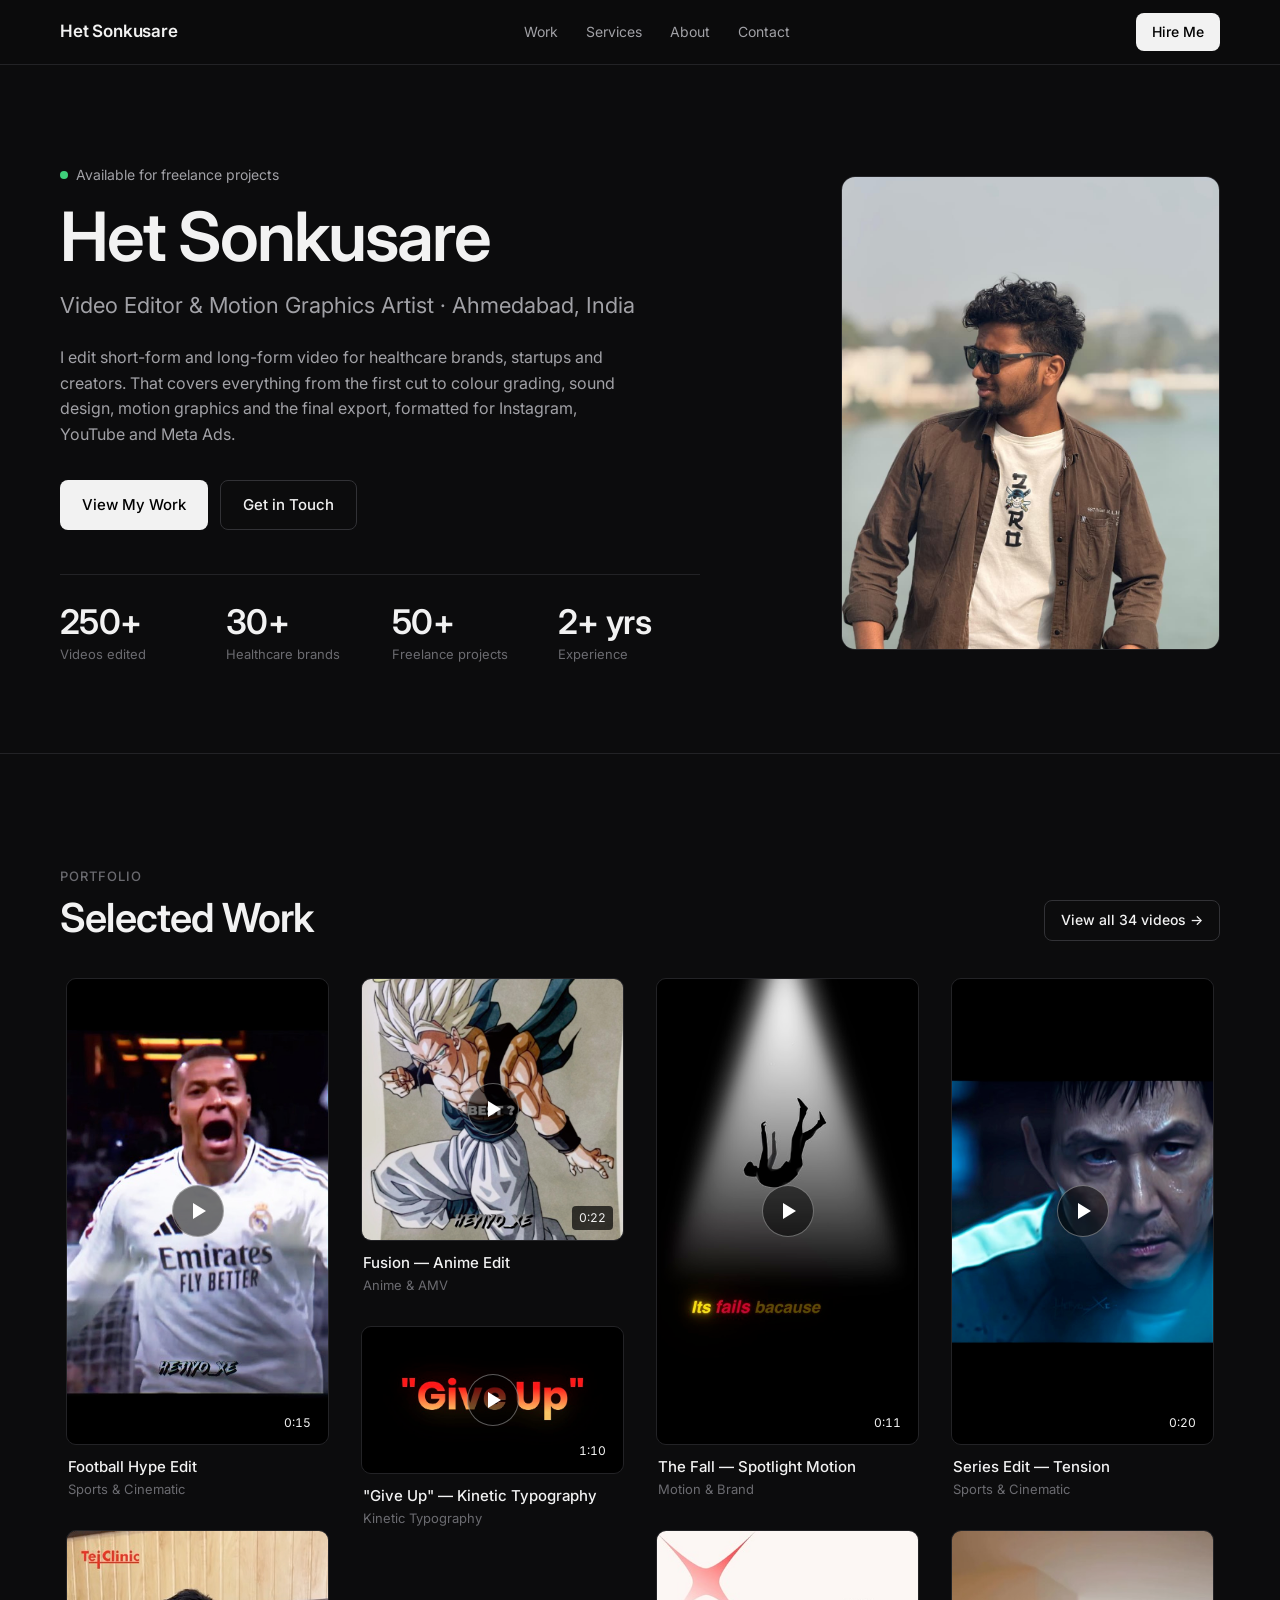
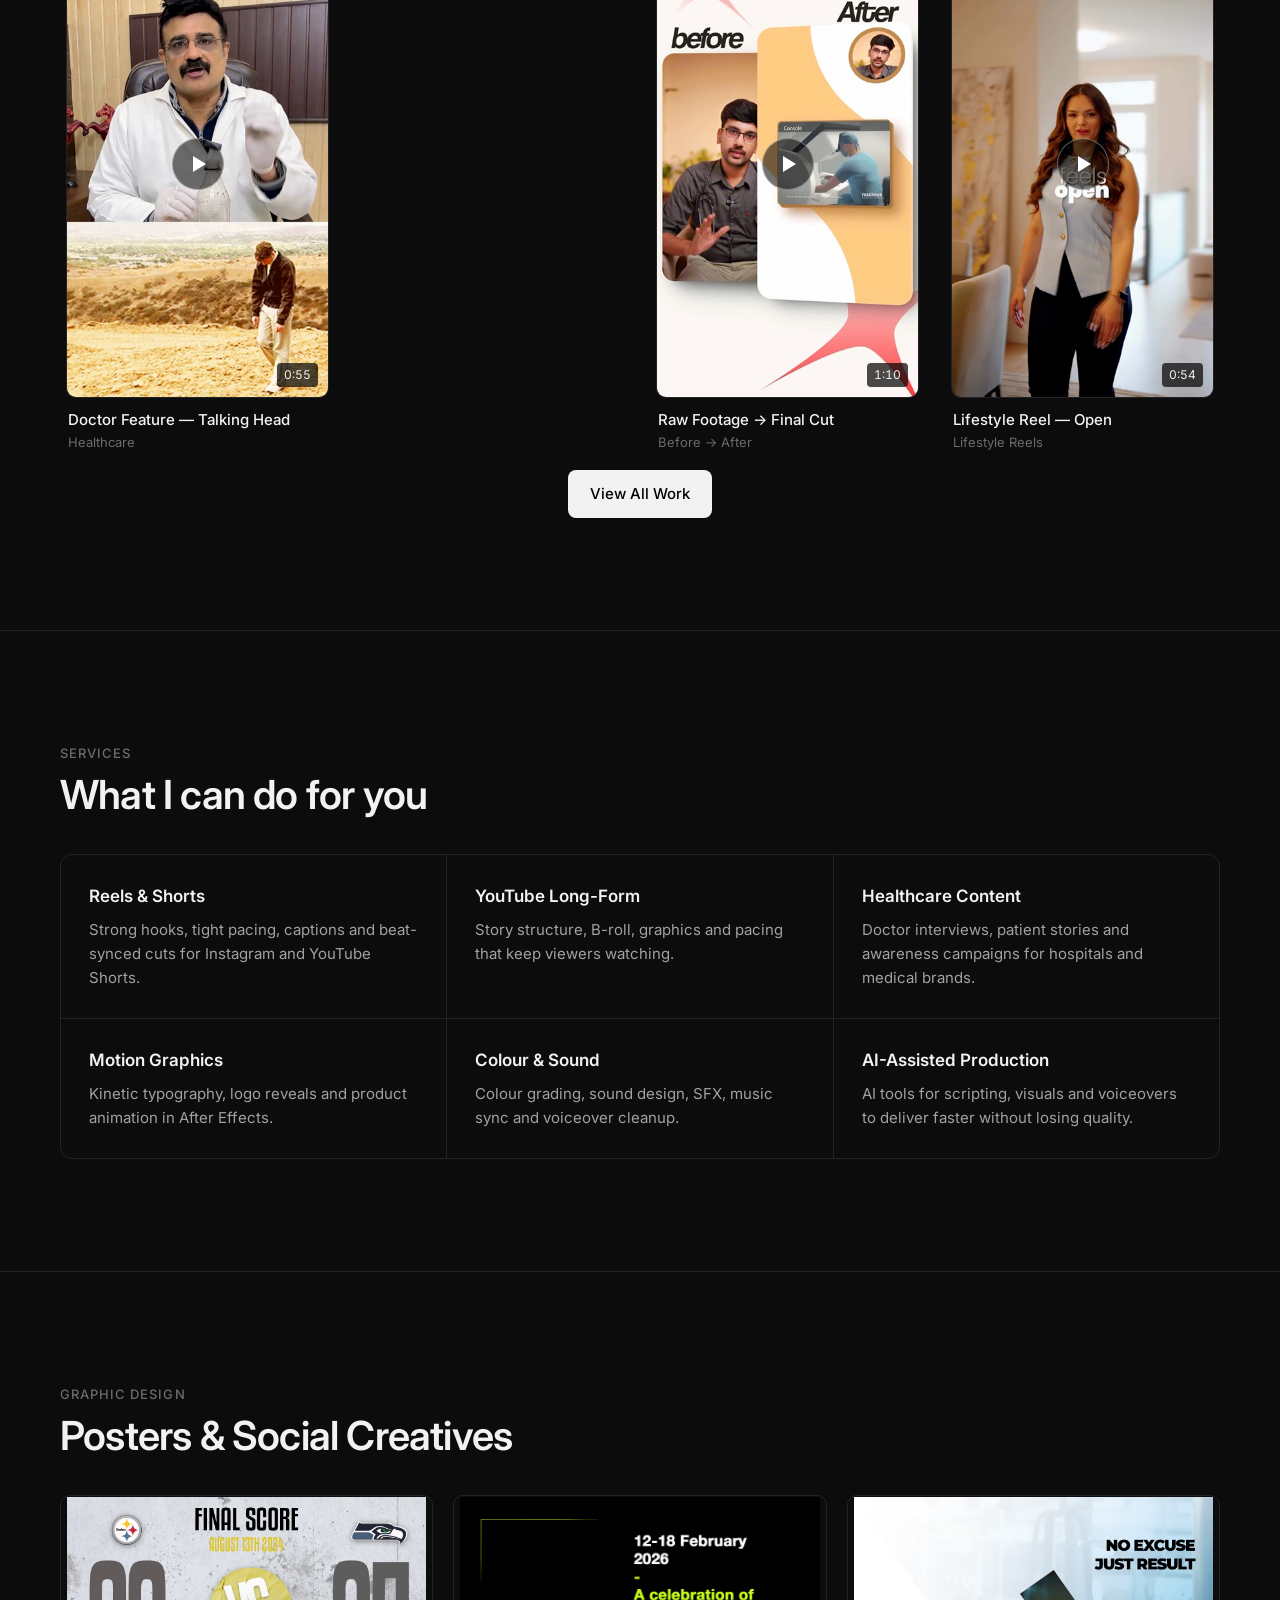
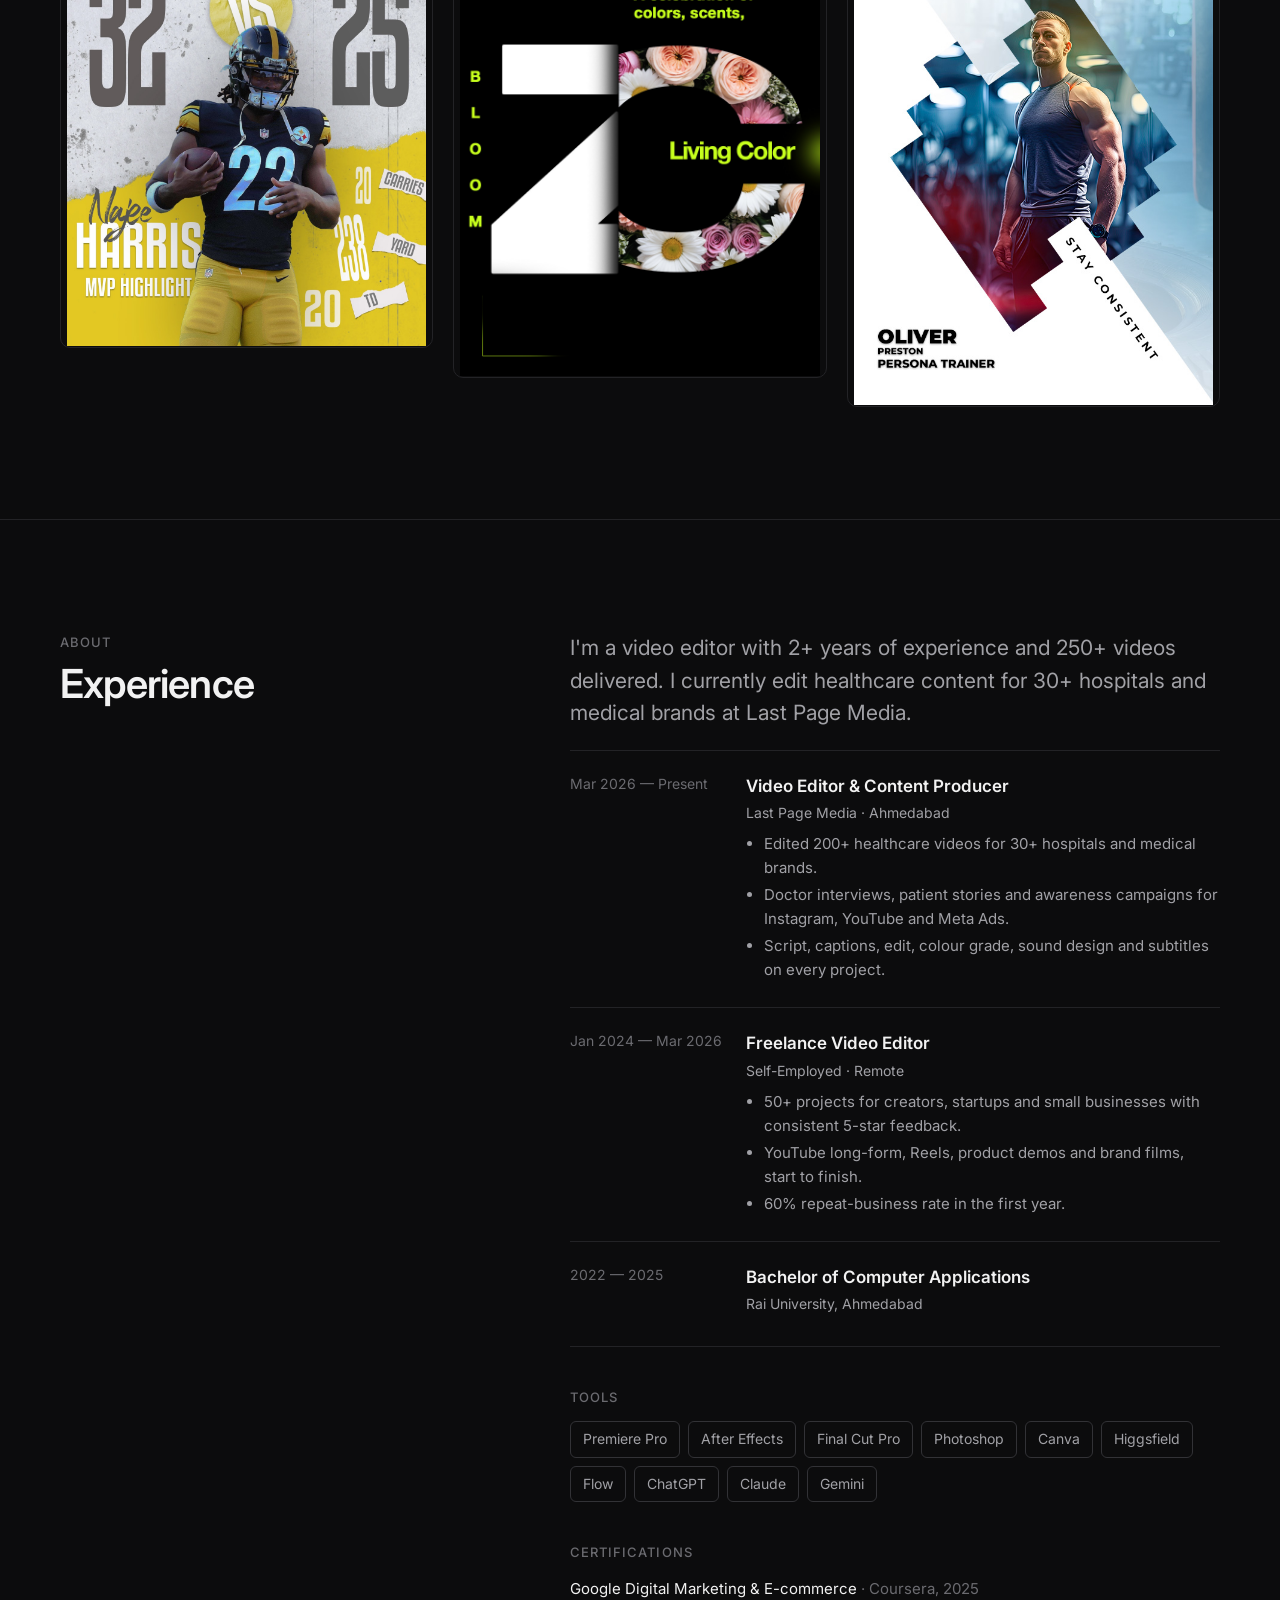
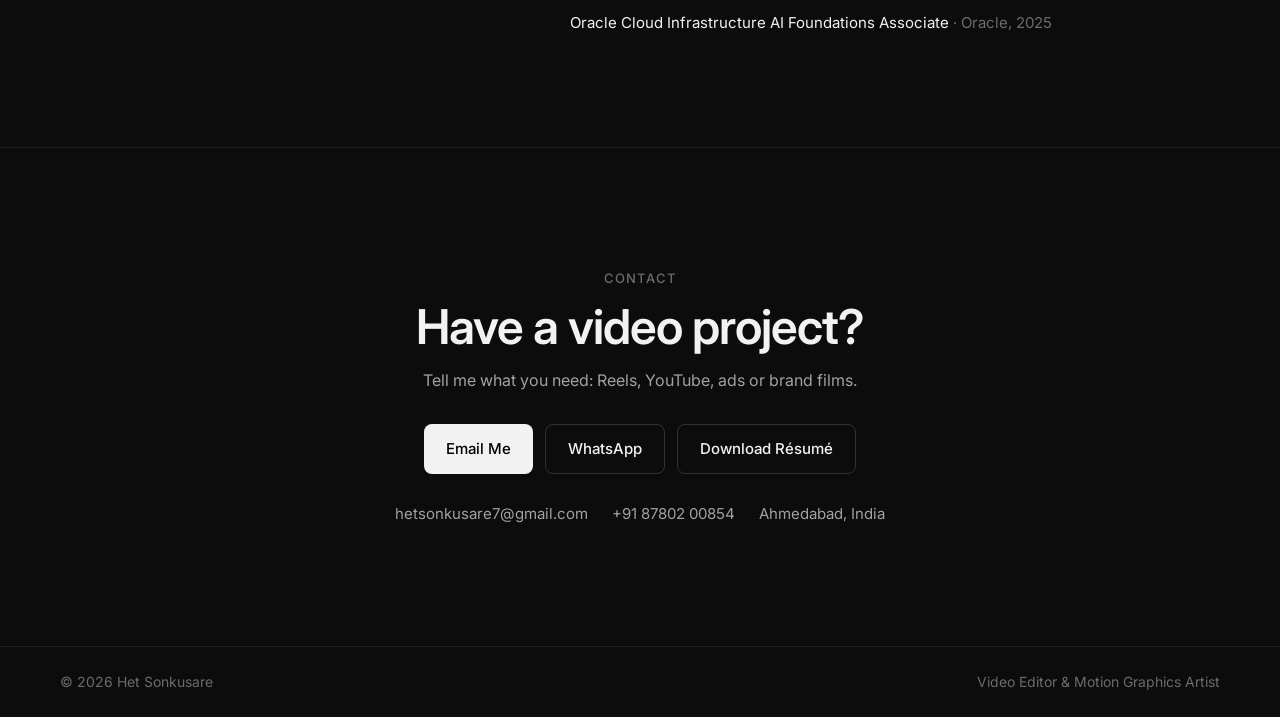
==== index.html @ 6c6c3290 "Initial commit: minimal portfolio site Co-Authored-By: Claude Opus 5.5 <noreply@anthropic.com>" ====
<!doctype html>
<html lang="en">
<head>
  <meta charset="utf-8">
  <meta name="viewport" content="width=device-width, initial-scale=1">
  <title>Het Sonkusare — Video Editor & Motion Graphics Artist</title>
  <meta name="description" content="Het Sonkusare — Video Editor & Motion Graphics Artist in Ahmedabad. 250+ videos for healthcare brands, startups and creators: Reels, YouTube, motion graphics, colour grading and sound design.">
  <meta property="og:title" content="Het Sonkusare — Video Editor & Motion Graphics Artist">
  <meta property="og:description" content="250+ videos · 30+ healthcare brands · 50+ freelance projects.">
  <meta property="og:image" content="media/photo1.jpeg">
  <meta name="theme-color" content="#0c0c0d">
  <link rel="preconnect" href="https://fonts.googleapis.com">
  <link rel="preconnect" href="https://fonts.gstatic.com" crossorigin>
  <link href="https://fonts.googleapis.com/css2?family=Inter:wght@400;500;600&display=swap" rel="stylesheet">
  <link rel="stylesheet" href="assets/style.css">
</head>
<body>

  <header class="topbar">
    <div class="wrap">
      <a href="#top" class="brand">Het Sonkusare</a>
      <nav class="nav">
        <a href="#work">Work</a>
        <a href="#services">Services</a>
        <a href="#about">About</a>
        <a href="#contact">Contact</a>
      </nav>
      <a href="#contact" class="btn btn-primary btn-sm">Hire Me</a>
    </div>
  </header>

  <main id="top">
    <!-- Hero -->
    <section class="hero">
      <div class="wrap hero-grid">
        <div>
          <span class="status">Available for freelance projects</span>
          <h1>Het Sonkusare</h1>
          <p class="role">Video Editor &amp; Motion Graphics Artist · Ahmedabad, India</p>
          <p class="intro">I edit short-form and long-form video for healthcare brands, startups and creators. That covers everything from the first cut to colour grading, sound design, motion graphics and the final export, formatted for Instagram, YouTube and Meta Ads.</p>
          <div class="hero-ctas">
            <a href="work.html" class="btn btn-primary">View My Work</a>
            <a href="#contact" class="btn btn-ghost">Get in Touch</a>
          </div>
          <div class="stats">
            <div><div class="stat-n">250+</div><div class="stat-l">Videos edited</div></div>
            <div><div class="stat-n">30+</div><div class="stat-l">Healthcare brands</div></div>
            <div><div class="stat-n">50+</div><div class="stat-l">Freelance projects</div></div>
            <div><div class="stat-n">2+ yrs</div><div class="stat-l">Experience</div></div>
          </div>
        </div>
        <div class="hero-photo"><img src="media/photo1.jpeg" alt="Het Sonkusare"></div>
      </div>
    </section>

    <!-- Work -->
    <section class="sec" id="work">
      <div class="wrap">
        <div class="sec-head">
          <div>
            <div class="label">Portfolio</div>
            <h2 class="sec-title">Selected Work</h2>
          </div>
          <a href="work.html" class="btn btn-ghost btn-sm">View all 34 videos →</a>
        </div>
        <div class="grid" data-grid="featured"></div>
        <div class="center"><a href="work.html" class="btn btn-primary">View All Work</a></div>
      </div>
    </section>

    <!-- Services -->
    <section class="sec" id="services">
      <div class="wrap">
        <div class="sec-head">
          <div>
            <div class="label">Services</div>
            <h2 class="sec-title">What I can do for you</h2>
          </div>
        </div>
        <div class="services">
          <div class="svc"><h3>Reels &amp; Shorts</h3><p>Strong hooks, tight pacing, captions and beat-synced cuts for Instagram and YouTube Shorts.</p></div>
          <div class="svc"><h3>YouTube Long-Form</h3><p>Story structure, B-roll, graphics and pacing that keep viewers watching.</p></div>
          <div class="svc"><h3>Healthcare Content</h3><p>Doctor interviews, patient stories and awareness campaigns for hospitals and medical brands.</p></div>
          <div class="svc"><h3>Motion Graphics</h3><p>Kinetic typography, logo reveals and product animation in After Effects.</p></div>
          <div class="svc"><h3>Colour &amp; Sound</h3><p>Colour grading, sound design, SFX, music sync and voiceover cleanup.</p></div>
          <div class="svc"><h3>AI-Assisted Production</h3><p>AI tools for scripting, visuals and voiceovers to deliver faster without losing quality.</p></div>
        </div>
      </div>
    </section>

    <!-- Design -->
    <section class="sec" id="design">
      <div class="wrap">
        <div class="sec-head">
          <div>
            <div class="label">Graphic Design</div>
            <h2 class="sec-title">Posters &amp; Social Creatives</h2>
          </div>
        </div>
        <div class="posters">
          <button class="poster"><img loading="lazy" src="media/photo2.jpeg" alt="Sports final-score poster"></button>
          <button class="poster"><img loading="lazy" src="media/photo3.jpg" alt="Bloom — Living Color event poster"></button>
          <button class="poster"><img loading="lazy" src="media/photo4.jpg" alt="Personal trainer promo poster"></button>
        </div>
      </div>
    </section>

    <!-- About -->
    <section class="sec" id="about">
      <div class="wrap about">
        <div>
          <div class="label">About</div>
          <h2 class="sec-title">Experience</h2>
        </div>
        <div>
          <p class="about-lede">I'm a video editor with 2+ years of experience and 250+ videos delivered. I currently edit healthcare content for 30+ hospitals and medical brands at Last Page Media.</p>
          <div class="exp">
            <div class="exp-item">
              <div class="when">Mar 2026 — Present</div>
              <div>
                <h4>Video Editor &amp; Content Producer</h4>
                <div class="org">Last Page Media · Ahmedabad</div>
                <ul>
                  <li>Edited 200+ healthcare videos for 30+ hospitals and medical brands.</li>
                  <li>Doctor interviews, patient stories and awareness campaigns for Instagram, YouTube and Meta Ads.</li>
                  <li>Script, captions, edit, colour grade, sound design and subtitles on every project.</li>
                </ul>
              </div>
            </div>
            <div class="exp-item">
              <div class="when">Jan 2024 — Mar 2026</div>
              <div>
                <h4>Freelance Video Editor</h4>
                <div class="org">Self-Employed · Remote</div>
                <ul>
                  <li>50+ projects for creators, startups and small businesses with consistent 5-star feedback.</li>
                  <li>YouTube long-form, Reels, product demos and brand films, start to finish.</li>
                  <li>60% repeat-business rate in the first year.</li>
                </ul>
              </div>
            </div>
            <div class="exp-item">
              <div class="when">2022 — 2025</div>
              <div>
                <h4>Bachelor of Computer Applications</h4>
                <div class="org">Rai University, Ahmedabad</div>
              </div>
            </div>
          </div>

          <div class="label sub-head">Tools</div>
          <div class="tools">
            <span class="tool">Premiere Pro</span><span class="tool">After Effects</span><span class="tool">Final Cut Pro</span>
            <span class="tool">Photoshop</span><span class="tool">Canva</span><span class="tool">Higgsfield</span><span class="tool">Flow</span>
            <span class="tool">ChatGPT</span><span class="tool">Claude</span><span class="tool">Gemini</span>
          </div>

          <div class="label sub-head">Certifications</div>
          <div class="certs">
            <div class="cert">Google Digital Marketing &amp; E-commerce <span>· Coursera, 2025</span></div>
            <div class="cert">Oracle Cloud Infrastructure AI Foundations Associate <span>· Oracle, 2025</span></div>
          </div>
        </div>
      </div>
    </section>

    <!-- Contact -->
    <section class="contact" id="contact">
      <div class="wrap">
        <div class="label">Contact</div>
        <h2>Have a video project?</h2>
        <p>Tell me what you need: Reels, YouTube, ads or brand films.</p>
        <div class="contact-links">
          <a class="btn btn-primary" href="mailto:hetsonkusare7@gmail.com">Email Me</a>
          <a class="btn btn-ghost" href="https://wa.me/918780200854" target="_blank" rel="noopener">WhatsApp</a>
          <a class="btn btn-ghost" href="Resume.pdf" target="_blank" rel="noopener">Download Résumé</a>
        </div>
        <div class="contact-details">
          <a href="mailto:hetsonkusare7@gmail.com">hetsonkusare7@gmail.com</a>
          <a href="tel:+918780200854">+91 87802 00854</a>
          <span>Ahmedabad, India</span>
        </div>
      </div>
    </section>
  </main>

  <footer>
    <div class="wrap"><span>© 2026 Het Sonkusare</span><span>Video Editor &amp; Motion Graphics Artist</span></div>
  </footer>

  <div class="lb" role="dialog" aria-modal="true" aria-label="Video player">
    <div class="lb-top"><div class="lb-title"></div><button class="lb-close" aria-label="Close">×</button></div>
    <div class="lb-stage">
      <button class="lb-nav lb-prev" aria-label="Previous">←</button>
      <button class="lb-nav lb-next" aria-label="Next">→</button>
    </div>
    <div class="lb-strip"></div>
  </div>

  <script src="assets/data.js"></script>
  <script src="assets/app.js"></script>
</body>
</html>
---- assets/style.css ----
/* =========================================================
   HET SONKUSARE — PORTFOLIO
   Clean, professional, work-first.
   ========================================================= */
:root {
  --bg: #0c0c0d;
  --bg-2: #141416;
  --line: #232326;
  --line-2: #323236;
  --text: #f2f2f2;
  --muted: #a1a1a6;
  --dim: #6b6b70;
  --accent: #e8e8e8;
  --font: "Inter", system-ui, -apple-system, sans-serif;
  --gutter: clamp(16px, 4vw, 40px);
  --radius: 10px;
}

*, *::before, *::after { box-sizing: border-box; }
html { scroll-behavior: smooth; }
body {
  margin: 0; background: var(--bg); color: var(--text);
  font-family: var(--font); font-size: 16px; line-height: 1.6;
  -webkit-font-smoothing: antialiased; overflow-x: hidden;
}
img, video { display: block; max-width: 100%; }
a { color: inherit; text-decoration: none; }
button { font: inherit; color: inherit; background: none; border: 0; cursor: pointer; }
.wrap { width: 100%; max-width: 1240px; margin: 0 auto; padding: 0 var(--gutter); }
.label { font-size: 13px; font-weight: 500; letter-spacing: .08em; text-transform: uppercase; color: var(--dim); }

/* ---------- Header ---------- */
.topbar {
  position: sticky; top: 0; z-index: 50;
  background: rgba(12,12,13,.9); backdrop-filter: blur(10px);
  border-bottom: 1px solid var(--line);
}
.topbar .wrap { display: flex; align-items: center; justify-content: space-between; height: 64px; gap: 16px; }
.brand { font-weight: 600; font-size: 17px; letter-spacing: -.01em; }
.nav { display: flex; gap: 28px; }
.nav a { font-size: 14px; color: var(--muted); transition: color .2s; }
.nav a:hover, .nav a.active { color: var(--text); }

.btn {
  display: inline-flex; align-items: center; justify-content: center; gap: 8px;
  padding: 12px 22px; border-radius: 8px; font-weight: 500; font-size: 15px;
  transition: background .2s, border-color .2s, color .2s; white-space: nowrap;
}
.btn-primary { background: var(--text); color: #000; }
.btn-primary:hover { background: #fff; }
.btn-ghost { border: 1px solid var(--line-2); color: var(--text); }
.btn-ghost:hover { border-color: var(--muted); }
.btn-sm { padding: 8px 16px; font-size: 14px; }

/* ---------- Hero ---------- */
.hero { padding: clamp(56px, 8vw, 96px) 0 clamp(56px, 7vw, 88px); border-bottom: 1px solid var(--line); }
.hero-grid { display: grid; grid-template-columns: 1.3fr .7fr; gap: clamp(32px, 6vw, 80px); align-items: center; }
.hero h1 { font-size: clamp(40px, 6vw, 68px); line-height: 1.05; letter-spacing: -.03em; font-weight: 600; margin: 14px 0 16px; }
.hero .role { font-size: clamp(18px, 2vw, 22px); color: var(--muted); margin: 0 0 22px; font-weight: 400; }
.hero .intro { color: var(--muted); max-width: 560px; margin: 0 0 32px; }
.hero-ctas { display: flex; flex-wrap: wrap; gap: 12px; margin-bottom: 44px; }
.stats { display: grid; grid-template-columns: repeat(4, 1fr); gap: 24px; padding-top: 28px; border-top: 1px solid var(--line); max-width: 640px; }
.stat-n { font-size: clamp(26px, 3vw, 34px); font-weight: 600; letter-spacing: -.02em; line-height: 1.1; }
.stat-l { color: var(--dim); font-size: 13px; margin-top: 4px; }
.status { display: inline-flex; align-items: center; gap: 8px; font-size: 14px; color: var(--muted); }
.status::before { content: ""; width: 8px; height: 8px; border-radius: 50%; background: #3ecf7a; }
.hero-photo { border-radius: 14px; overflow: hidden; border: 1px solid var(--line); background: var(--bg-2); aspect-ratio: 4 / 5; }
.hero-photo img { width: 100%; height: 100%; object-fit: cover; object-position: center 30%; }

/* ---------- Sections ---------- */
.sec { padding: clamp(64px, 9vw, 112px) 0; border-bottom: 1px solid var(--line); }
.sec-head { display: flex; justify-content: space-between; align-items: flex-end; gap: 24px; margin-bottom: 36px; flex-wrap: wrap; }
.sec-title { font-size: clamp(28px, 3.6vw, 40px); font-weight: 600; letter-spacing: -.02em; line-height: 1.15; margin: 8px 0 0; }
.sec-sub { color: var(--muted); max-width: 460px; margin: 0; }

/* ---------- Filters ---------- */
.filters { display: flex; gap: 8px; overflow-x: auto; padding-bottom: 4px; scrollbar-width: none; }
.filters::-webkit-scrollbar { display: none; }
.chip { flex: 0 0 auto; padding: 8px 14px; border-radius: 999px; border: 1px solid var(--line-2); font-size: 14px; color: var(--muted); transition: all .2s; }
.chip .n { color: var(--dim); margin-left: 6px; font-size: 12px; }
.chip:hover { color: var(--text); }
.chip.on { background: var(--text); color: #000; border-color: var(--text); }
.chip.on .n { color: #666; }

/* ---------- Work grid ---------- */
.grid { columns: 4 240px; column-gap: 20px; }
.card { break-inside: avoid; margin-bottom: 28px; display: block; width: 100%; text-align: left; cursor: pointer; }
.card .media { position: relative; overflow: hidden; border-radius: var(--radius); background: var(--bg-2); border: 1px solid var(--line); }
.card[data-o="v"] .media { aspect-ratio: 9 / 16; }
.card[data-o="h"] .media { aspect-ratio: 16 / 9; }
.card[data-o="s"] .media { aspect-ratio: 1; }
.card[data-o="w"] .media { aspect-ratio: 1662 / 1080; }
.card img, .card video { position: absolute; inset: 0; width: 100%; height: 100%; object-fit: cover; }
.card video { opacity: 0; transition: opacity .3s; }
.card.hovering video { opacity: 1; }
.card .dur { position: absolute; right: 10px; bottom: 10px; z-index: 2; background: rgba(0,0,0,.7); font-size: 12px; padding: 2px 7px; border-radius: 4px; font-variant-numeric: tabular-nums; }
.card .playbtn {
  position: absolute; z-index: 2; left: 50%; top: 50%; width: 52px; height: 52px; border-radius: 50%;
  translate: -50% -50%; background: rgba(0,0,0,.55); border: 1px solid rgba(255,255,255,.35);
  display: grid; place-items: center; transition: opacity .25s;
}
.card .playbtn::after { content: ""; border-left: 13px solid #fff; border-top: 8px solid transparent; border-bottom: 8px solid transparent; margin-left: 3px; }
.card.hovering .playbtn { opacity: 0; }
.card .meta { padding: 12px 2px 0; }
.card .ttl { font-weight: 500; font-size: 15px; line-height: 1.35; }
.card .cat { color: var(--dim); font-size: 13px; margin-top: 2px; }
.card:hover .ttl { text-decoration: underline; text-underline-offset: 3px; text-decoration-color: var(--dim); }
.card:focus-visible { outline: 2px solid var(--text); outline-offset: 4px; border-radius: var(--radius); }
.card.hide { display: none; }
.center { text-align: center; margin-top: 16px; }

/* ---------- Services ---------- */
.services { display: grid; grid-template-columns: repeat(3, 1fr); gap: 1px; background: var(--line); border: 1px solid var(--line); border-radius: 12px; overflow: hidden; }
.svc { background: var(--bg); padding: 28px; }
.svc h3 { font-size: 17px; font-weight: 600; margin: 0 0 8px; }
.svc p { color: var(--muted); margin: 0; font-size: 15px; }

/* ---------- Design posters ---------- */
.posters { display: grid; grid-template-columns: repeat(3, 1fr); gap: 20px; align-items: start; }
.poster { border-radius: var(--radius); overflow: hidden; border: 1px solid var(--line); cursor: zoom-in; display: block; width: 100%; }
.poster img { width: 100%; height: auto; }

/* ---------- About ---------- */
.about { display: grid; grid-template-columns: .8fr 1.2fr; gap: clamp(32px, 6vw, 80px); }
.about-lede { font-size: clamp(18px, 1.8vw, 21px); line-height: 1.55; margin: 0 0 20px; }
.about p { color: var(--muted); }
.exp-item { display: grid; grid-template-columns: 160px 1fr; gap: 16px; padding: 22px 0; border-top: 1px solid var(--line); }
.exp-item:last-child { border-bottom: 1px solid var(--line); }
.exp-item .when { color: var(--dim); font-size: 14px; }
.exp-item h4 { margin: 0; font-size: 17px; font-weight: 600; }
.exp-item .org { color: var(--muted); font-size: 14px; margin: 2px 0 8px; }
.exp-item ul { margin: 0; padding-left: 18px; color: var(--muted); font-size: 15px; }
.exp-item li { margin: 3px 0; }
.sub-head { margin: 40px 0 14px; }
.tools { display: flex; flex-wrap: wrap; gap: 8px; }
.tool { padding: 6px 12px; border: 1px solid var(--line-2); border-radius: 6px; font-size: 14px; color: var(--muted); }
.certs { display: grid; gap: 10px; }
.cert { font-size: 15px; }
.cert span { color: var(--dim); }

/* ---------- Contact ---------- */
.contact { padding: clamp(72px, 10vw, 120px) 0; text-align: center; }
.contact h2 { font-size: clamp(30px, 4.5vw, 48px); font-weight: 600; letter-spacing: -.02em; margin: 10px 0 14px; line-height: 1.15; }
.contact p { color: var(--muted); margin: 0 auto 30px; max-width: 480px; }
.contact-links { display: flex; flex-wrap: wrap; justify-content: center; gap: 12px; }
.contact-details { margin-top: 28px; color: var(--muted); font-size: 15px; display: flex; gap: 8px 24px; justify-content: center; flex-wrap: wrap; }
.contact-details a:hover { color: var(--text); }
footer { border-top: 1px solid var(--line); padding: 24px 0; color: var(--dim); font-size: 14px; }
footer .wrap { display: flex; justify-content: space-between; gap: 16px; flex-wrap: wrap; }

/* ---------- Work page ---------- */
.page-head { padding: clamp(48px, 7vw, 80px) 0 32px; }
.page-head h1 { font-size: clamp(36px, 5vw, 56px); font-weight: 600; letter-spacing: -.03em; margin: 10px 0 12px; line-height: 1.1; }
.page-head p { color: var(--muted); max-width: 560px; margin: 0; }
.sticky-filters { position: sticky; top: 64px; z-index: 30; background: rgba(12,12,13,.92); backdrop-filter: blur(10px); padding: 14px 0; border-bottom: 1px solid var(--line); margin-bottom: 32px; }

/* ---------- Player ---------- */
.lb { position: fixed; inset: 0; z-index: 200; background: rgba(0,0,0,.95); display: none; flex-direction: column; }
.lb.open { display: flex; }
.lb-top { display: flex; justify-content: space-between; align-items: center; padding: 14px var(--gutter); gap: 16px; }
.lb-title { font-weight: 500; }
.lb-title small { display: block; color: var(--dim); font-size: 13px; font-weight: 400; }
.lb-close { width: 40px; height: 40px; border-radius: 50%; border: 1px solid var(--line-2); font-size: 20px; flex: 0 0 auto; }
.lb-close:hover { background: var(--text); color: #000; }
.lb-stage { flex: 1; min-height: 0; display: flex; align-items: center; justify-content: center; padding: 0 72px 20px; position: relative; }
.lb-stage video, .lb-stage img { max-width: 100%; max-height: 100%; border-radius: 8px; background: #000; }
.lb-nav { position: absolute; top: 50%; translate: 0 -50%; width: 44px; height: 44px; border-radius: 50%; border: 1px solid var(--line-2); background: rgba(0,0,0,.5); font-size: 18px; }
.lb-nav:hover { background: var(--text); color: #000; }
.lb-prev { left: 16px; } .lb-next { right: 16px; }
.lb-strip { display: flex; gap: 6px; padding: 0 var(--gutter) 16px; overflow-x: auto; justify-content: safe center; }
.lb-strip button { flex: 0 0 auto; height: 52px; border-radius: 4px; overflow: hidden; opacity: .4; border: 2px solid transparent; }
.lb-strip button img { height: 100%; width: auto; }
.lb-strip button.on { opacity: 1; border-color: var(--text); }
.lb-strip:empty { display: none; }

/* ---------- Responsive ---------- */
@media (max-width: 900px) {
  .hero-grid { grid-template-columns: 1fr; }
  .hero-photo { max-width: 360px; order: -1; aspect-ratio: 1; border-radius: 50%; width: 160px; }
  .services { grid-template-columns: 1fr 1fr; }
  .about { grid-template-columns: 1fr; }
  .nav { display: none; }
}
@media (max-width: 600px) {
  .stats { grid-template-columns: 1fr 1fr; }
  .services { grid-template-columns: 1fr; }
  .posters { grid-template-columns: 1fr 1fr; gap: 12px; }
  .grid { columns: 2 140px; column-gap: 12px; }
  .card { margin-bottom: 20px; }
  .card .ttl { font-size: 14px; }
  .card .playbtn { width: 40px; height: 40px; }
  .exp-item { grid-template-columns: 1fr; gap: 4px; }
  .hero-ctas .btn { flex: 1; }
  .lb-stage { padding: 0 8px 12px; }
  .lb-nav { top: auto; bottom: 24px; translate: 0 0; }
}
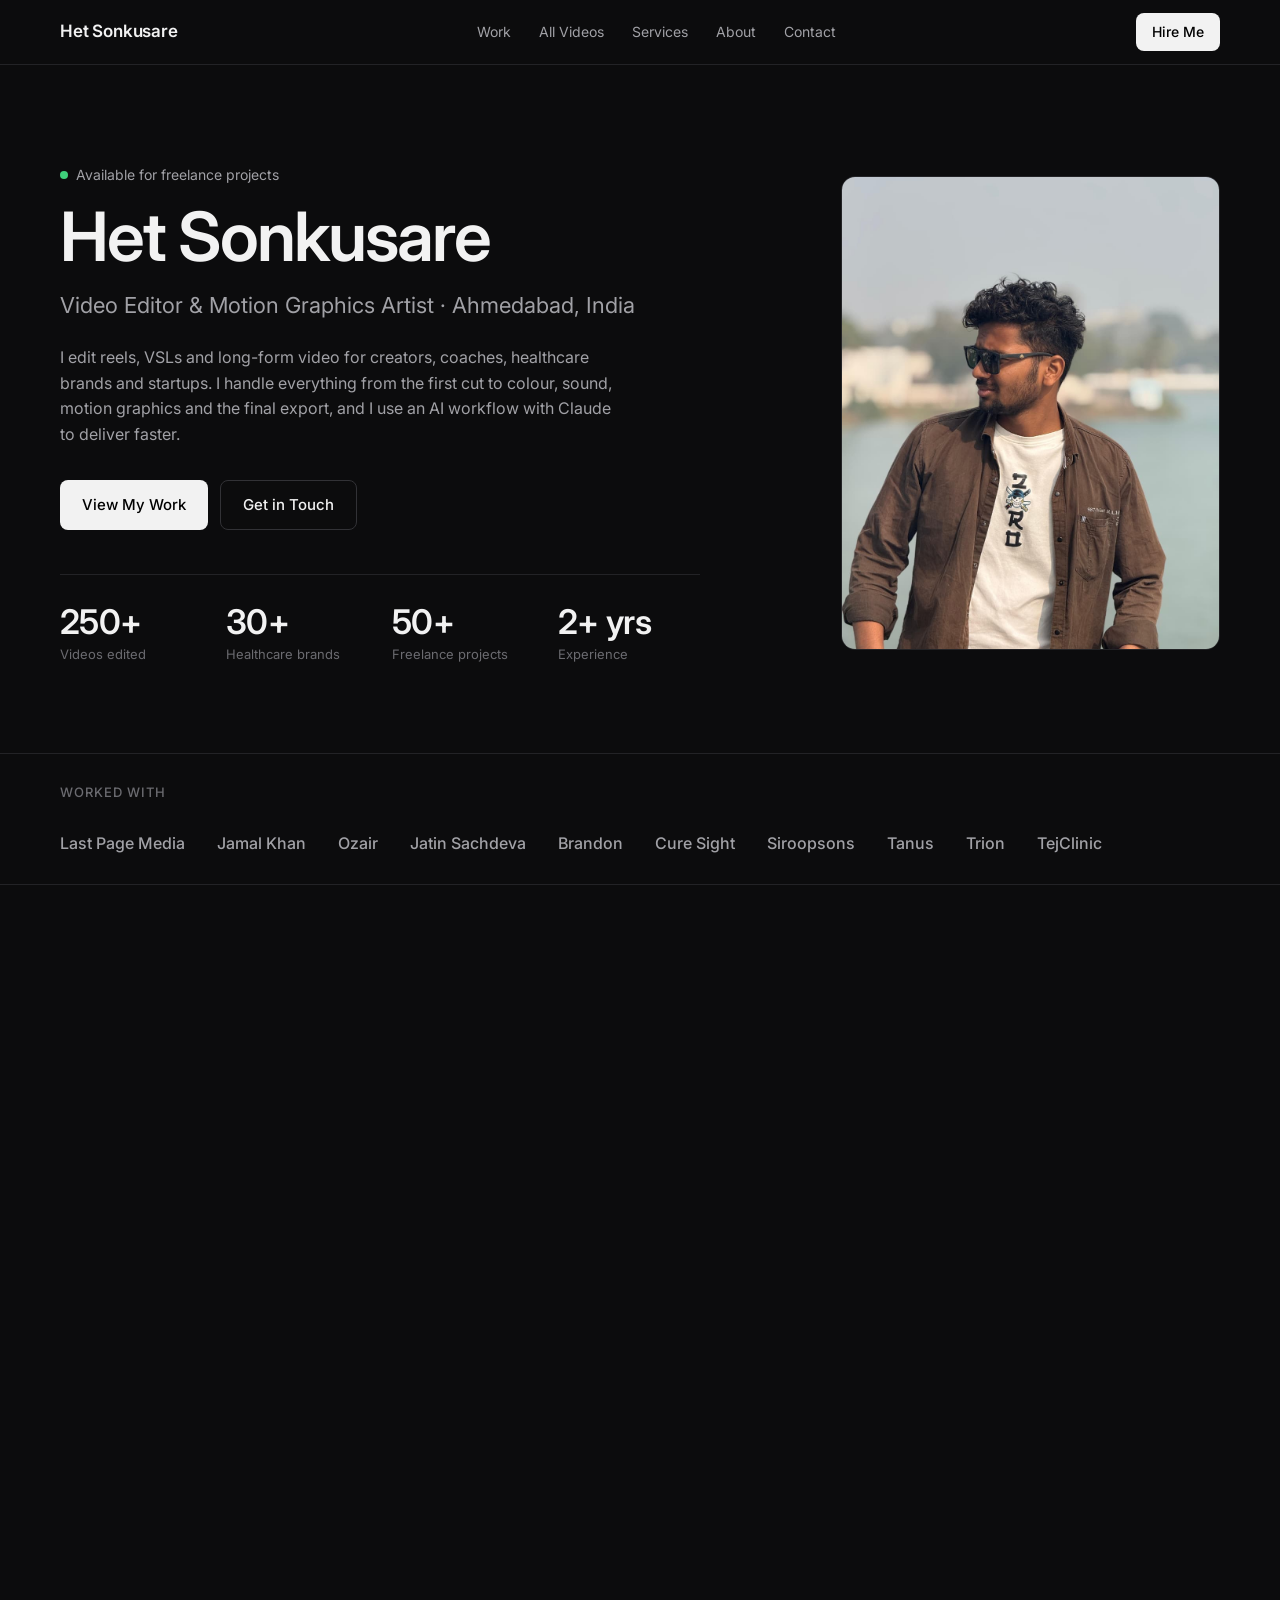
==== commit b727cbbf: "update" ====
--- a/index.html
+++ b/index.html
@@ -21,6 +21,7 @@
       <a href="#top" class="brand">Het Sonkusare</a>
       <nav class="nav">
         <a href="#work">Work</a>
+        <a href="work.html">All Videos</a>
         <a href="#services">Services</a>
         <a href="#about">About</a>
         <a href="#contact">Contact</a>
@@ -37,7 +38,7 @@
           <span class="status">Available for freelance projects</span>
           <h1>Het Sonkusare</h1>
           <p class="role">Video Editor &amp; Motion Graphics Artist · Ahmedabad, India</p>
-          <p class="intro">I edit short-form and long-form video for healthcare brands, startups and creators. That covers everything from the first cut to colour grading, sound design, motion graphics and the final export, formatted for Instagram, YouTube and Meta Ads.</p>
+          <p class="intro">I edit reels, VSLs and long-form video for creators, coaches, healthcare brands and startups. I handle everything from the first cut to colour, sound, motion graphics and the final export, and I use an AI workflow with Claude to deliver faster.</p>
           <div class="hero-ctas">
             <a href="work.html" class="btn btn-primary">View My Work</a>
             <a href="#contact" class="btn btn-ghost">Get in Touch</a>
@@ -53,18 +54,85 @@
       </div>
     </section>
 
-    <!-- Work -->
+    <!-- Clients -->
+    <div class="clients">
+      <div class="wrap">
+        <span class="label">Worked with</span>
+        <div class="clients-list" data-clients></div>
+      </div>
+    </div>
+
+    <!-- VSL -->
     <section class="sec" id="work">
       <div class="wrap">
         <div class="sec-head">
           <div>
-            <div class="label">Portfolio</div>
-            <h2 class="sec-title">Selected Work</h2>
-          </div>
-          <a href="work.html" class="btn btn-ghost btn-sm">View all 34 videos →</a>
-        </div>
-        <div class="grid" data-grid="featured"></div>
-        <div class="center"><a href="work.html" class="btn btn-primary">View All Work</a></div>
+            <div class="label">Featured</div>
+            <h2 class="sec-title">VSL &amp; Long-Form</h2>
+          </div>
+          <p class="sec-sub">Video sales letters edited to hold attention from the first line to the call to action.</p>
+        </div>
+        <div data-row="vsl"></div>
+      </div>
+    </section>
+
+    <!-- Client work -->
+    <section class="sec" id="clients">
+      <div class="wrap">
+        <div class="sec-head">
+          <div>
+            <div class="label">Client Work</div>
+            <h2 class="sec-title">Creator &amp; Coach Reels</h2>
+          </div>
+          <p class="sec-sub">Talking-head reels for creators and coaches, with strong hooks, clean captions, B-roll and sound design.</p>
+        </div>
+        <div data-row="client"></div>
+        <div class="sec-more"><span><b data-count="client"></b> client videos in total</span><a href="work.html?cat=client" class="btn btn-ghost btn-sm">View all client work →</a></div>
+      </div>
+    </section>
+
+    <!-- Edited with Claude -->
+    <section class="sec" id="ai-edits">
+      <div class="wrap">
+        <div class="sec-head">
+          <div>
+            <div class="label">AI-Assisted Editing</div>
+            <h2 class="sec-title">Edited with Claude</h2>
+          </div>
+          <p class="sec-sub">Brand, healthcare and product edits made with an AI workflow. Claude handles scripting, structure and motion, which means faster turnaround with the same polish.</p>
+        </div>
+        <div data-row="cedit"></div>
+        <div class="sec-more"><span><b data-count="cedit"></b> AI-assisted edits</span><a href="work.html?cat=cedit" class="btn btn-ghost btn-sm">View all →</a></div>
+      </div>
+    </section>
+
+    <!-- Animated with Claude -->
+    <section class="sec" id="ai-animation">
+      <div class="wrap">
+        <div class="sec-head">
+          <div>
+            <div class="label">AI Animation</div>
+            <h2 class="sec-title">Animated with Claude</h2>
+          </div>
+          <p class="sec-sub">Animated story and explainer shorts in English and Hindi, scripted and built with Claude.</p>
+        </div>
+        <div data-row="canim"></div>
+        <div class="sec-more"><span><b data-count="canim"></b> animated shorts</span><a href="work.html?cat=canim" class="btn btn-ghost btn-sm">View all →</a></div>
+      </div>
+    </section>
+
+    <!-- More work -->
+    <section class="sec" id="more">
+      <div class="wrap">
+        <div class="sec-head">
+          <div>
+            <div class="label">More Work</div>
+            <h2 class="sec-title">Healthcare, Motion &amp; Cinematic</h2>
+          </div>
+          <p class="sec-sub">Doctor features, motion graphics, kinetic typography, sports and anime edits.</p>
+        </div>
+        <div data-row="more"></div>
+        <div class="sec-more"><span><b data-count="all"></b> videos in the full portfolio</span><a href="work.html" class="btn btn-primary btn-sm">View All Work →</a></div>
       </div>
     </section>
 
@@ -83,7 +151,7 @@
           <div class="svc"><h3>Healthcare Content</h3><p>Doctor interviews, patient stories and awareness campaigns for hospitals and medical brands.</p></div>
           <div class="svc"><h3>Motion Graphics</h3><p>Kinetic typography, logo reveals and product animation in After Effects.</p></div>
           <div class="svc"><h3>Colour &amp; Sound</h3><p>Colour grading, sound design, SFX, music sync and voiceover cleanup.</p></div>
-          <div class="svc"><h3>AI-Assisted Production</h3><p>AI tools for scripting, visuals and voiceovers to deliver faster without losing quality.</p></div>
+          <div class="svc"><h3>VSL &amp; AI Animation</h3><p>Video sales letters, plus animated story shorts and AI-assisted edits built with Claude.</p></div>
         </div>
       </div>
     </section>
--- a/assets/style.css
+++ b/assets/style.css
@@ -32,7 +32,7 @@
 /* ---------- Header ---------- */
 .topbar {
   position: sticky; top: 0; z-index: 50;
-  background: rgba(12,12,13,.9); backdrop-filter: blur(10px);
+  background: #0c0c0d;
   border-bottom: 1px solid var(--line);
 }
 .topbar .wrap { display: flex; align-items: center; justify-content: space-between; height: 64px; gap: 16px; }
@@ -82,14 +82,20 @@
 .chip.on { background: var(--text); color: #000; border-color: var(--text); }
 .chip.on .n { color: #666; }
 
-/* ---------- Work grid ---------- */
-.grid { columns: 4 240px; column-gap: 20px; }
-.card { break-inside: avoid; margin-bottom: 28px; display: block; width: 100%; text-align: left; cursor: pointer; }
+/* ---------- Work grids ---------- */
+.vgrid { display: grid; grid-template-columns: repeat(5, 1fr); gap: 28px 18px; }
+.hgrid { display: grid; grid-template-columns: repeat(3, 1fr); gap: 28px 18px; margin-bottom: 28px; }
+.hgrid.big { grid-template-columns: 1.4fr 1fr; align-items: start; }
+.hgrid:last-child { margin-bottom: 0; }
+.card { display: block; width: 100%; text-align: left; cursor: pointer; min-width: 0; }
 .card .media { position: relative; overflow: hidden; border-radius: var(--radius); background: var(--bg-2); border: 1px solid var(--line); }
-.card[data-o="v"] .media { aspect-ratio: 9 / 16; }
-.card[data-o="h"] .media { aspect-ratio: 16 / 9; }
-.card[data-o="s"] .media { aspect-ratio: 1; }
-.card[data-o="w"] .media { aspect-ratio: 1662 / 1080; }
+.card .media.tall { aspect-ratio: 9 / 16; }
+.card .media.wide { aspect-ratio: 16 / 9; }
+.card .badge { position: absolute; left: 10px; top: 10px; z-index: 2; background: rgba(0,0,0,.8); border: 1px solid rgba(255,255,255,.15); font-size: 11px; font-weight: 500; padding: 3px 8px; border-radius: 999px; display: inline-flex; align-items: center; gap: 5px; }
+.card .badge::before { content: ""; width: 6px; height: 6px; border-radius: 50%; background: #d97757; }
+.card .sub { color: var(--dim); font-size: 13px; margin-top: 2px; }
+.hgrid.big .card .ttl { font-size: 17px; }
+.hgrid.big .card .playbtn { width: 68px; height: 68px; }
 .card img, .card video { position: absolute; inset: 0; width: 100%; height: 100%; object-fit: cover; }
 .card video { opacity: 0; transition: opacity .3s; }
 .card.hovering video { opacity: 1; }
@@ -103,11 +109,25 @@
 .card.hovering .playbtn { opacity: 0; }
 .card .meta { padding: 12px 2px 0; }
 .card .ttl { font-weight: 500; font-size: 15px; line-height: 1.35; }
-.card .cat { color: var(--dim); font-size: 13px; margin-top: 2px; }
 .card:hover .ttl { text-decoration: underline; text-underline-offset: 3px; text-decoration-color: var(--dim); }
+.card:hover .media { border-color: var(--line-2); }
 .card:focus-visible { outline: 2px solid var(--text); outline-offset: 4px; border-radius: var(--radius); }
-.card.hide { display: none; }
 .center { text-align: center; margin-top: 16px; }
+.sec-more { display: flex; justify-content: space-between; align-items: center; gap: 16px; margin-top: 32px; padding-top: 20px; border-top: 1px solid var(--line); color: var(--muted); font-size: 15px; flex-wrap: wrap; }
+
+/* ---------- Clients strip ---------- */
+.clients { padding: 28px 0; border-bottom: 1px solid var(--line); }
+.clients .wrap { display: flex; align-items: center; gap: 28px; flex-wrap: wrap; }
+.clients-list { display: flex; flex-wrap: wrap; gap: 10px 32px; color: var(--muted); font-weight: 500; font-size: 16px; }
+
+/* ---------- Work page library ---------- */
+.lib-sec { padding: 8px 0 56px; scroll-margin-top: 140px; }
+.lib-sec + .lib-sec { padding-top: 56px; border-top: 1px solid var(--line); }
+.lib-head { margin-bottom: 24px; }
+.lib-head h2 { font-size: 24px; font-weight: 600; letter-spacing: -.01em; margin: 0 0 4px; display: flex; align-items: center; gap: 10px; }
+.lib-head .count { font-size: 13px; font-weight: 500; color: var(--muted); border: 1px solid var(--line-2); border-radius: 999px; padding: 1px 9px; }
+.lib-head p { color: var(--muted); margin: 0; font-size: 15px; }
+[data-library] { scroll-margin-top: 140px; }
 
 /* ---------- Services ---------- */
 .services { display: grid; grid-template-columns: repeat(3, 1fr); gap: 1px; background: var(--line); border: 1px solid var(--line); border-radius: 12px; overflow: hidden; }
@@ -152,7 +172,7 @@
 .page-head { padding: clamp(48px, 7vw, 80px) 0 32px; }
 .page-head h1 { font-size: clamp(36px, 5vw, 56px); font-weight: 600; letter-spacing: -.03em; margin: 10px 0 12px; line-height: 1.1; }
 .page-head p { color: var(--muted); max-width: 560px; margin: 0; }
-.sticky-filters { position: sticky; top: 64px; z-index: 30; background: rgba(12,12,13,.92); backdrop-filter: blur(10px); padding: 14px 0; border-bottom: 1px solid var(--line); margin-bottom: 32px; }
+.sticky-filters { position: sticky; top: 64px; z-index: 30; background: #0c0c0d; padding: 14px 0; border-bottom: 1px solid var(--line); margin-bottom: 32px; }
 
 /* ---------- Player ---------- */
 .lb { position: fixed; inset: 0; z-index: 200; background: rgba(0,0,0,.95); display: none; flex-direction: column; }
@@ -174,7 +194,13 @@
 .lb-strip:empty { display: none; }
 
 /* ---------- Responsive ---------- */
+@media (max-width: 1100px) {
+  .vgrid { grid-template-columns: repeat(4, 1fr); }
+}
 @media (max-width: 900px) {
+  .vgrid { grid-template-columns: repeat(3, 1fr); }
+  .hgrid { grid-template-columns: 1fr 1fr; }
+  .hgrid.big { grid-template-columns: 1fr; }
   .hero-grid { grid-template-columns: 1fr; }
   .hero-photo { max-width: 360px; order: -1; aspect-ratio: 1; border-radius: 50%; width: 160px; }
   .services { grid-template-columns: 1fr 1fr; }
@@ -185,12 +211,18 @@
   .stats { grid-template-columns: 1fr 1fr; }
   .services { grid-template-columns: 1fr; }
   .posters { grid-template-columns: 1fr 1fr; gap: 12px; }
-  .grid { columns: 2 140px; column-gap: 12px; }
-  .card { margin-bottom: 20px; }
+  .vgrid { grid-template-columns: 1fr 1fr; gap: 20px 12px; }
+  .hgrid { grid-template-columns: 1fr; gap: 20px; margin-bottom: 20px; }
   .card .ttl { font-size: 14px; }
+  .card .badge { font-size: 10px; left: 6px; top: 6px; padding: 2px 6px; }
+  .clients-list { gap: 6px 20px; font-size: 14px; }
   .card .playbtn { width: 40px; height: 40px; }
   .exp-item { grid-template-columns: 1fr; gap: 4px; }
   .hero-ctas .btn { flex: 1; }
   .lb-stage { padding: 0 8px 12px; }
   .lb-nav { top: auto; bottom: 24px; translate: 0 0; }
 }
+
+/* ---------- Performance: skip rendering off-screen sections ---------- */
+.sec, .lib-sec { content-visibility: auto; contain-intrinsic-size: auto 900px; }
+.card .media { contain: paint; }
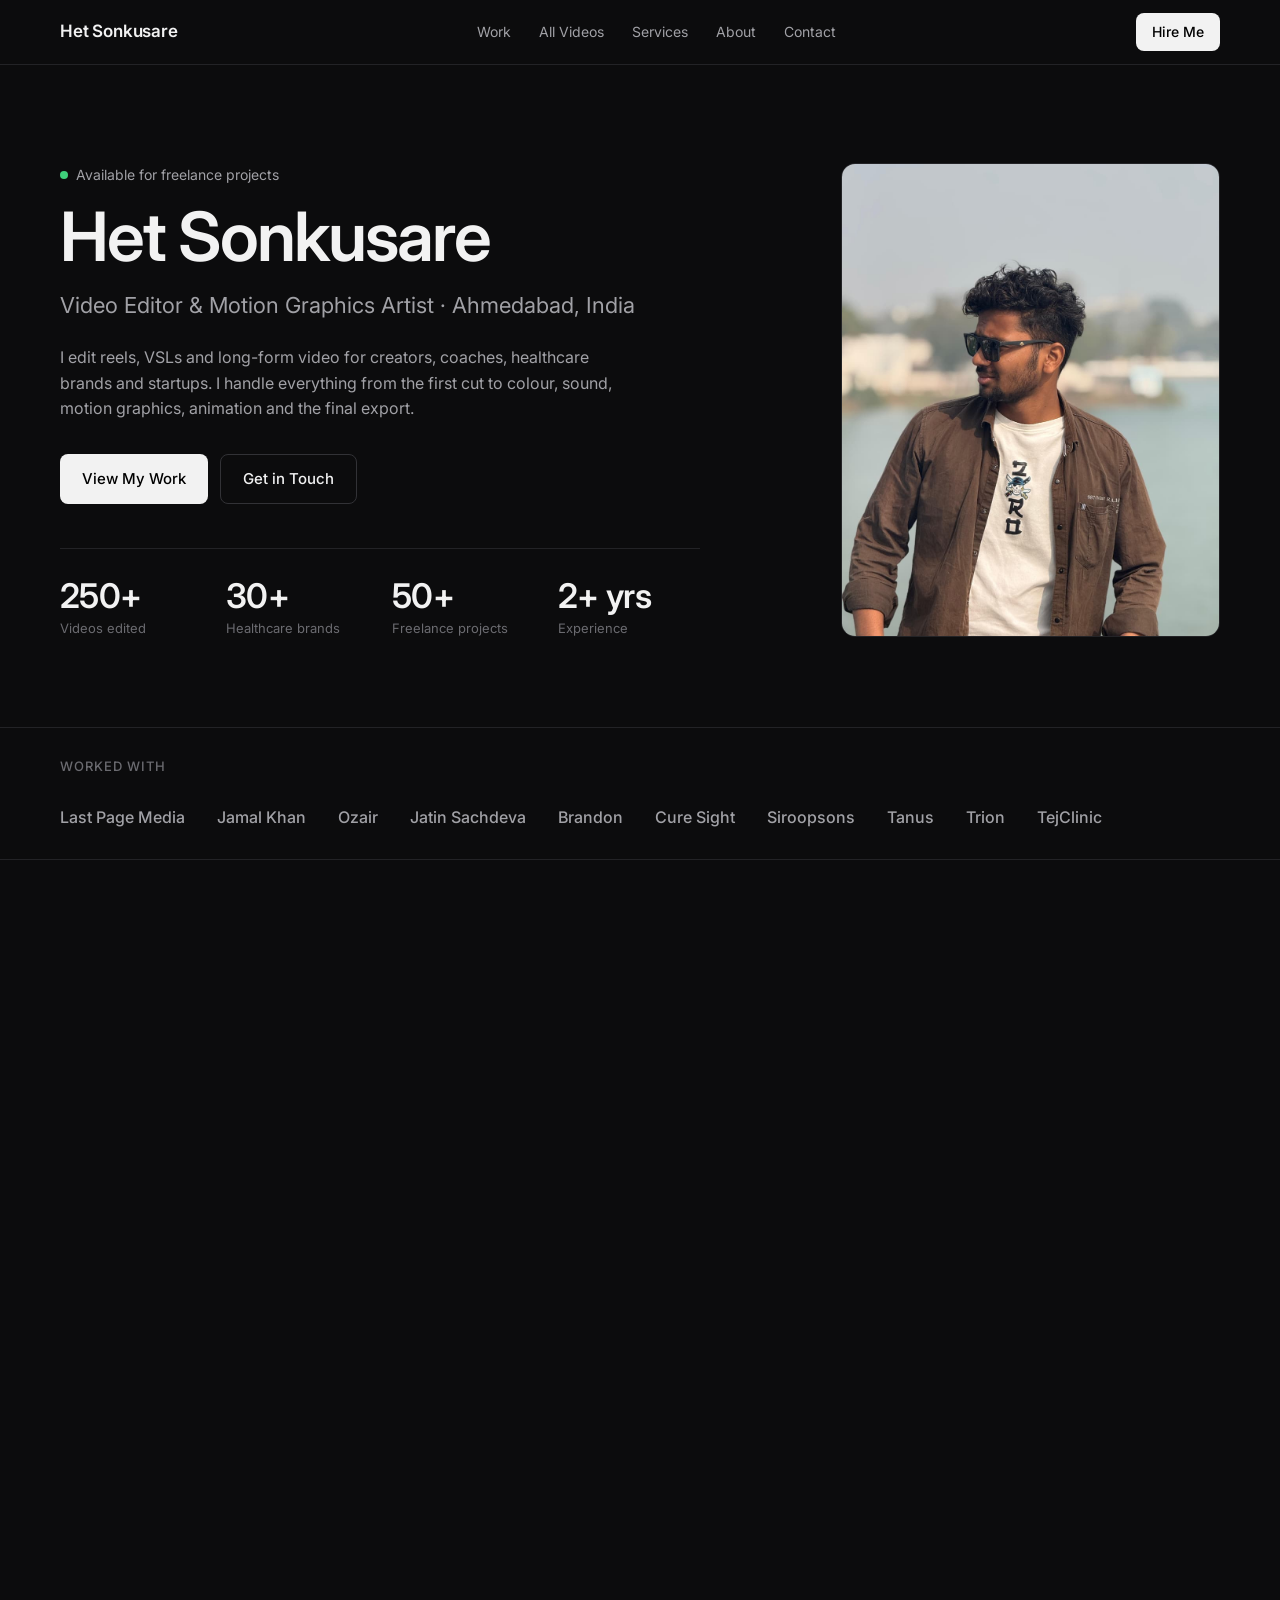
==== commit 00f6fc19: "updatey" ====
--- a/index.html
+++ b/index.html
@@ -38,7 +38,7 @@
           <span class="status">Available for freelance projects</span>
           <h1>Het Sonkusare</h1>
           <p class="role">Video Editor &amp; Motion Graphics Artist · Ahmedabad, India</p>
-          <p class="intro">I edit reels, VSLs and long-form video for creators, coaches, healthcare brands and startups. I handle everything from the first cut to colour, sound, motion graphics and the final export, and I use an AI workflow with Claude to deliver faster.</p>
+          <p class="intro">I edit reels, VSLs and long-form video for creators, coaches, healthcare brands and startups. I handle everything from the first cut to colour, sound, motion graphics, animation and the final export.</p>
           <div class="hero-ctas">
             <a href="work.html" class="btn btn-primary">View My Work</a>
             <a href="#contact" class="btn btn-ghost">Get in Touch</a>
@@ -91,33 +91,33 @@
       </div>
     </section>
 
-    <!-- Edited with Claude -->
-    <section class="sec" id="ai-edits">
-      <div class="wrap">
-        <div class="sec-head">
-          <div>
-            <div class="label">AI-Assisted Editing</div>
-            <h2 class="sec-title">Edited with Claude</h2>
-          </div>
-          <p class="sec-sub">Brand, healthcare and product edits made with an AI workflow. Claude handles scripting, structure and motion, which means faster turnaround with the same polish.</p>
-        </div>
-        <div data-row="cedit"></div>
-        <div class="sec-more"><span><b data-count="cedit"></b> AI-assisted edits</span><a href="work.html?cat=cedit" class="btn btn-ghost btn-sm">View all →</a></div>
-      </div>
-    </section>
-
-    <!-- Animated with Claude -->
-    <section class="sec" id="ai-animation">
-      <div class="wrap">
-        <div class="sec-head">
-          <div>
-            <div class="label">AI Animation</div>
-            <h2 class="sec-title">Animated with Claude</h2>
-          </div>
-          <p class="sec-sub">Animated story and explainer shorts in English and Hindi, scripted and built with Claude.</p>
-        </div>
-        <div data-row="canim"></div>
-        <div class="sec-more"><span><b data-count="canim"></b> animated shorts</span><a href="work.html?cat=canim" class="btn btn-ghost btn-sm">View all →</a></div>
+    <!-- Brand & product -->
+    <section class="sec" id="brands">
+      <div class="wrap">
+        <div class="sec-head">
+          <div>
+            <div class="label">Brand Work</div>
+            <h2 class="sec-title">Brand, Product &amp; Healthcare Ads</h2>
+          </div>
+          <p class="sec-sub">Campaigns, product reels and clinic ads, edited to sell the product and keep the brand consistent.</p>
+        </div>
+        <div data-row="brand"></div>
+        <div class="sec-more"><span><b data-count="brand"></b> brand ads · <b data-count="health"></b> healthcare videos</span><a href="work.html?cat=brand" class="btn btn-ghost btn-sm">View all →</a></div>
+      </div>
+    </section>
+
+    <!-- Animation -->
+    <section class="sec" id="animation">
+      <div class="wrap">
+        <div class="sec-head">
+          <div>
+            <div class="label">Animation</div>
+            <h2 class="sec-title">Animated Shorts</h2>
+          </div>
+          <p class="sec-sub">Animated story and explainer shorts in English and Hindi, with character animation, voiceover, sound design and captions.</p>
+        </div>
+        <div data-row="anim"></div>
+        <div class="sec-more"><span><b data-count="anim"></b> animated shorts</span><a href="work.html?cat=anim" class="btn btn-ghost btn-sm">View all →</a></div>
       </div>
     </section>
 
@@ -151,7 +151,7 @@
           <div class="svc"><h3>Healthcare Content</h3><p>Doctor interviews, patient stories and awareness campaigns for hospitals and medical brands.</p></div>
           <div class="svc"><h3>Motion Graphics</h3><p>Kinetic typography, logo reveals and product animation in After Effects.</p></div>
           <div class="svc"><h3>Colour &amp; Sound</h3><p>Colour grading, sound design, SFX, music sync and voiceover cleanup.</p></div>
-          <div class="svc"><h3>VSL &amp; AI Animation</h3><p>Video sales letters, plus animated story shorts and AI-assisted edits built with Claude.</p></div>
+          <div class="svc"><h3>VSL &amp; Animation</h3><p>Video sales letters that convert, plus animated story and explainer shorts.</p></div>
         </div>
       </div>
     </section>
@@ -220,7 +220,6 @@
           <div class="tools">
             <span class="tool">Premiere Pro</span><span class="tool">After Effects</span><span class="tool">Final Cut Pro</span>
             <span class="tool">Photoshop</span><span class="tool">Canva</span><span class="tool">Higgsfield</span><span class="tool">Flow</span>
-            <span class="tool">ChatGPT</span><span class="tool">Claude</span><span class="tool">Gemini</span>
           </div>
 
           <div class="label sub-head">Certifications</div>
